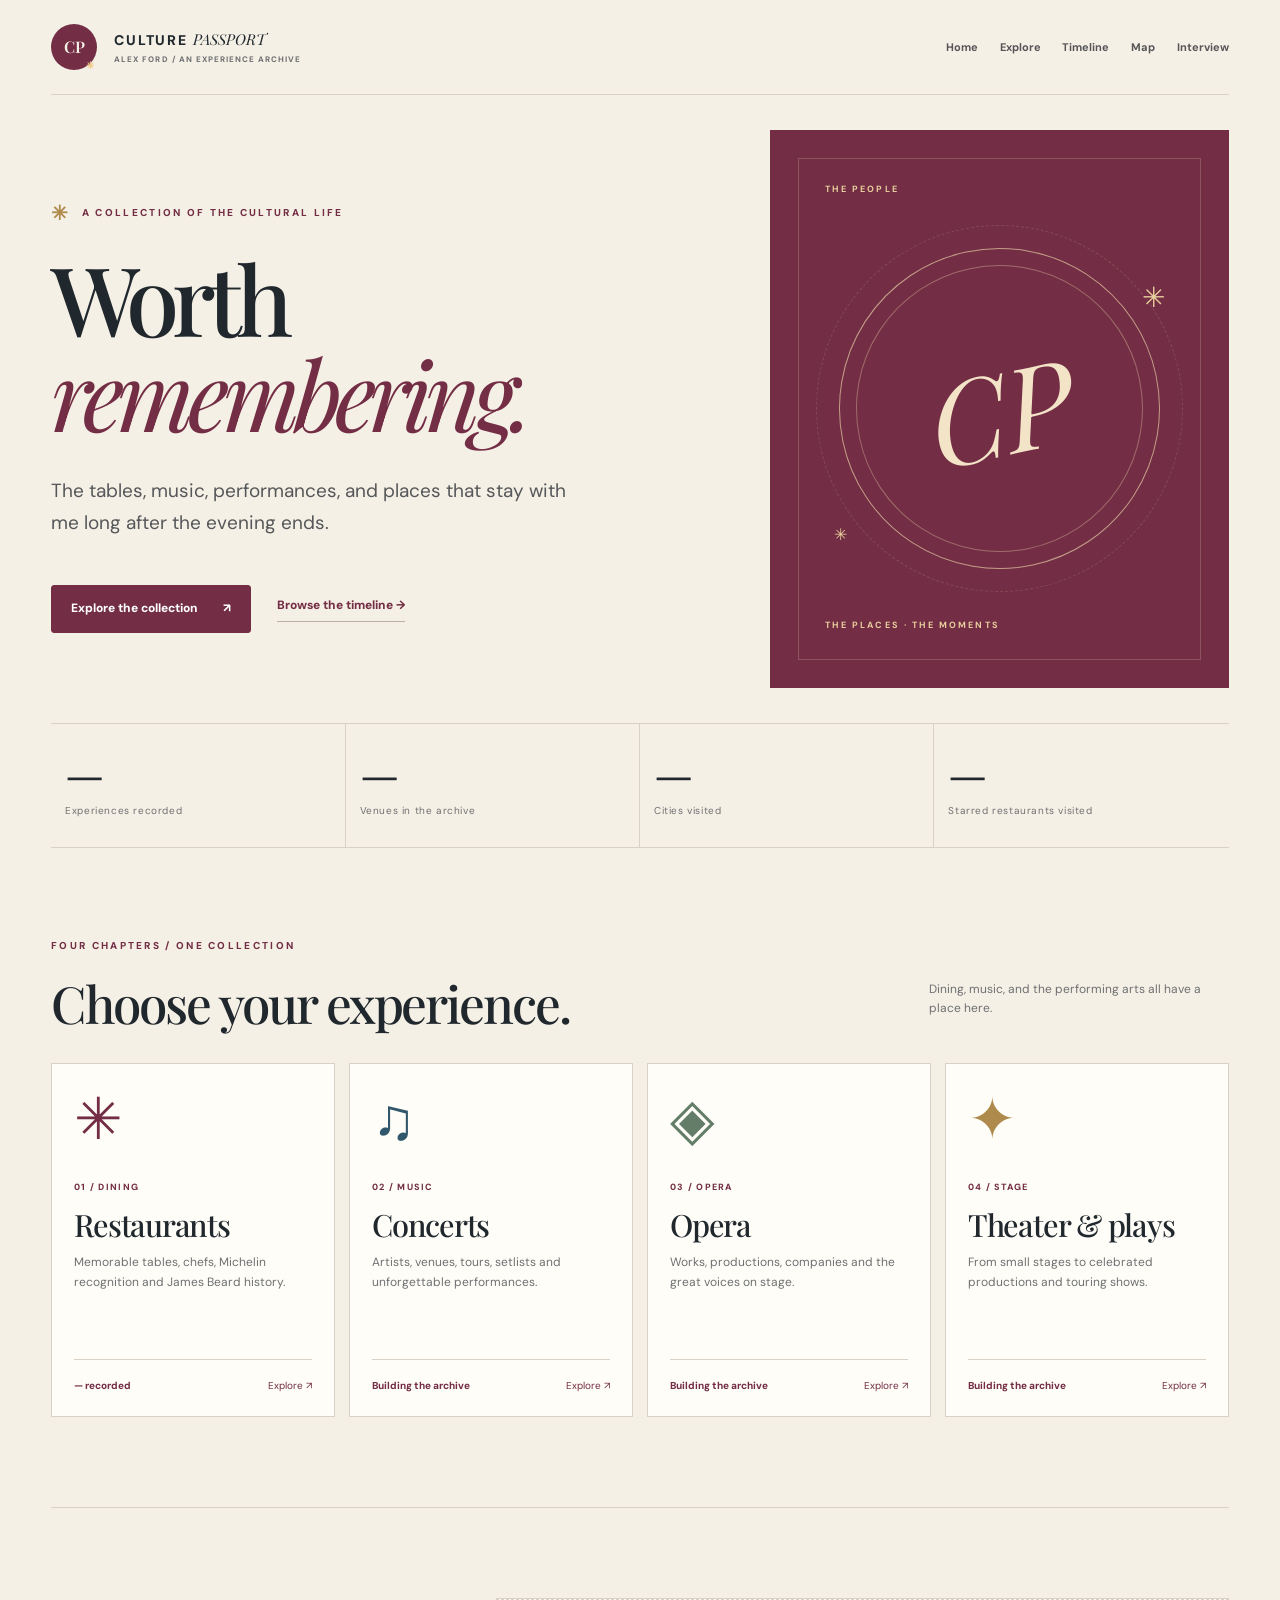
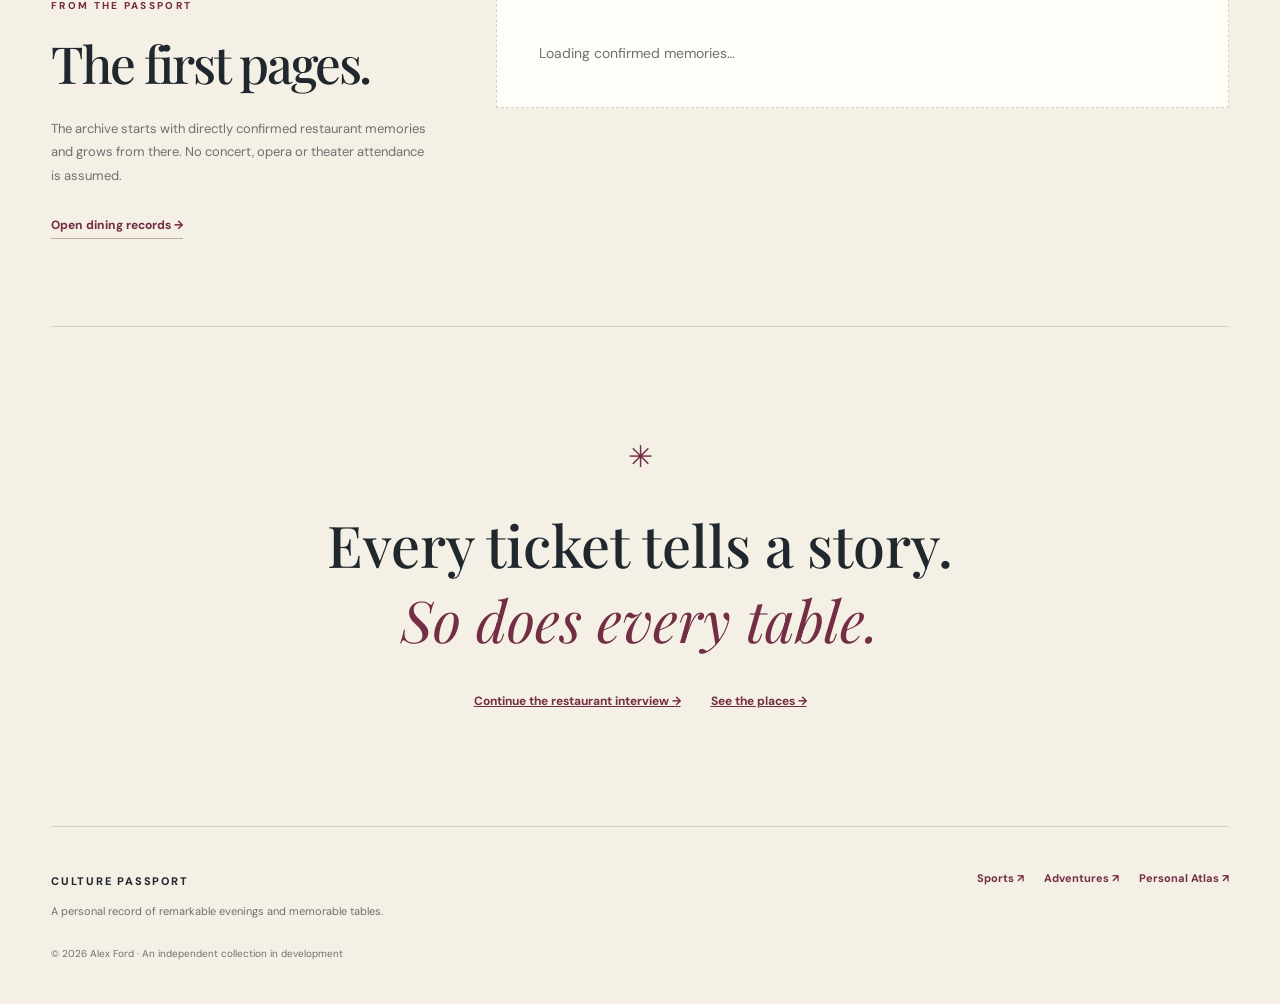
==== culture/index.html @ 6c7b38e4 "Build Culture Passport editorial pages and responsive design" ====
<!doctype html>
<html lang="en"><head>
<meta charset="utf-8"><meta name="viewport" content="width=device-width,initial-scale=1,viewport-fit=cover">
<meta name="theme-color" content="#f5f0e6"><meta name="description" content="Culture Passport: a personal archive of restaurants, concerts, operas and plays.">
<meta name="robots" content="noindex, nofollow">
<title>Home | Culture Passport · Alex Ford</title>
<link rel="icon" href="./favicon.svg" type="image/svg+xml"><link rel="stylesheet" href="./assets/site.css?v=20261025">
<script defer src="./assets/app.js?v=20261025"></script>
</head><body data-page="home"><div class="layout"><header class="masthead">
  <a class="monogram" href="./index.html" aria-label="Culture Passport home">CP<span>✳</span></a>
  <a class="wordmark" href="./index.html">CULTURE <em>PASSPORT</em><small>ALEX FORD / AN EXPERIENCE ARCHIVE</small></a>
  <nav class="nav" aria-label="Primary navigation">
    <a data-nav="home" href="./index.html">Home</a>
    <a data-nav="explore" href="./explore.html">Explore</a>
    <a data-nav="timeline" href="./timeline.html">Timeline</a>
    <a data-nav="map" href="./map.html">Map</a>
    <a data-nav="interview" href="./interview.html">Interview</a>
  </nav>
</header><main id="main">
<section class="hero hero-home">
<div class="hero-copy">
 <p class="eyebrow"><span class="tiny-star">✳</span> A COLLECTION OF THE CULTURAL LIFE</p>
 <h1>Worth<br><em>remembering.</em></h1>
 <p class="lead">The tables, music, performances, and places that stay with me long after the evening ends.</p>
 <div class="hero-links"><a class="button-main" href="./explore.html">Explore the collection <span aria-hidden="true">↗</span></a><a class="text-link" href="./timeline.html">Browse the timeline →</a></div>
</div>
<div class="hero-art" aria-hidden="true"><div class="hero-orbit"><span>CP</span></div><span class="art-label art-top">THE PEOPLE</span><span class="art-label art-bottom">THE PLACES · THE MOMENTS</span><i class="art-star star-one">✳</i><i class="art-star star-two">✳</i></div>
</section>
<section class="metrics" aria-label="Archive metrics">
<div><strong id="total-records">—</strong><span>Experiences recorded</span></div>
<div><strong id="total-venues">—</strong><span>Venues in the archive</span></div>
<div><strong id="total-cities">—</strong><span>Cities visited</span></div>
<div><strong id="total-starred">—</strong><span>Starred restaurants visited</span></div>
</section>
<section class="home-section" aria-labelledby="chapters-title">
 <div class="section-head"><div><p class="eyebrow">FOUR CHAPTERS / ONE COLLECTION</p><h2 id="chapters-title">Choose your experience.</h2></div><p>Dining, music, and the performing arts all have a place here.</p></div>
 <div class="chapter-grid" id="chapter-grid">
 <a class="chapter chapter-dining" href="./explore.html?type=dining"><span class="chapter-symbol">✳</span><span class="chapter-number">01 / DINING</span><h3>Restaurants</h3><p>Memorable tables, chefs, Michelin recognition and James Beard history.</p><span class="chapter-bottom"><b id="dining-count">— recorded</b><span>Explore ↗</span></span></a>
 <a class="chapter chapter-concert" href="./explore.html?type=concert"><span class="chapter-symbol">♫</span><span class="chapter-number">02 / MUSIC</span><h3>Concerts</h3><p>Artists, venues, tours, setlists and unforgettable performances.</p><span class="chapter-bottom"><b id="concert-count">Building the archive</b><span>Explore ↗</span></span></a>
 <a class="chapter chapter-opera" href="./explore.html?type=opera"><span class="chapter-symbol">◈</span><span class="chapter-number">03 / OPERA</span><h3>Opera</h3><p>Works, productions, companies and the great voices on stage.</p><span class="chapter-bottom"><b id="opera-count">Building the archive</b><span>Explore ↗</span></span></a>
 <a class="chapter chapter-theater" href="./explore.html?type=theater"><span class="chapter-symbol">✦</span><span class="chapter-number">04 / STAGE</span><h3>Theater & plays</h3><p>From small stages to celebrated productions and touring shows.</p><span class="chapter-bottom"><b id="theater-count">Building the archive</b><span>Explore ↗</span></span></a>
 </div>
</section>
<section class="home-section split-section"><div><p class="eyebrow">FROM THE PASSPORT</p><h2>The first pages.</h2><p class="section-intro">The archive starts with directly confirmed restaurant memories and grows from there. No concert, opera or theater attendance is assumed.</p><a class="text-link" href="./explore.html?type=dining">Open dining records →</a></div><div class="featured-list" id="featured-records" aria-live="polite"><div class="empty">Loading confirmed memories…</div></div></section>
<section class="closing"><span>✳</span><blockquote>Every ticket tells a story.<br><em>So does every table.</em></blockquote><div><a href="./interview.html">Continue the restaurant interview →</a><a href="./map.html">See the places →</a></div></section>
</main><footer class="footer">
  <div><strong>CULTURE PASSPORT</strong><p>A personal record of remarkable evenings and memorable tables.</p></div>
  <div class="footer-links"><a href="https://sports.alexlford.com">Sports ↗</a><a href="https://adventures.alexlford.com">Adventures ↗</a><a href="https://alexlford.github.io/life-map/atlas.html">Personal Atlas ↗</a></div>
  <small>© 2026 Alex Ford · An independent collection in development</small>
</footer></div></body></html>
---- culture/assets/site.css ----
@import url('https://fonts.googleapis.com/css2?family=DM+Sans:wght@400;500;600;700;800&family=Playfair+Display:ital,wght@0,400;0,500;0,600;1,400;1,500&display=swap');
:root{--paper:#f5f0e6;--cream:#fffdf8;--ink:#20282e;--muted:#6e7071;--line:#d9d1c5;--wine:#732e45;--wineDark:#502035;--gold:#ae8a4d;--blue:#31576c;--sage:#647d69;--dark:#202a2d;--sans:'DM Sans',Arial,sans-serif;--serif:'Playfair Display',Georgia,serif;color-scheme:light}
*{box-sizing:border-box}html{scroll-behavior:smooth}body{font:400 14px/1.65 var(--sans);background:var(--paper);color:var(--ink);margin:0}a{color:inherit}a:hover{text-decoration-color:var(--wine)}button,input,select,textarea{font:inherit}button{cursor:pointer}button:focus-visible,a:focus-visible,select:focus-visible,input:focus-visible,textarea:focus-visible{outline:3px solid var(--wine);outline-offset:3px}h1,h2,h3,p{margin-top:0}h1,h2,h3{line-height:1.1}.layout{width:min(1400px,100%);margin:auto;padding:0 clamp(18px,4vw,64px)}.masthead{min-height:95px;display:flex;align-items:center;gap:17px;border-bottom:1px solid var(--line)}.monogram{position:relative;display:grid;place-items:center;flex:none;width:46px;height:46px;background:var(--wine);color:var(--paper);text-decoration:none;border-radius:50%;font:600 16px/1 var(--serif)}.monogram span{position:absolute;right:3px;bottom:0;font-size:10px;color:#eec884}.wordmark{font-size:14px;letter-spacing:.13em;line-height:1.25;text-decoration:none;font-weight:800;white-space:nowrap}.wordmark em{font-family:var(--serif);font-size:15px;font-weight:400;letter-spacing:0}.wordmark small{display:block;margin-top:5px;font-size:8px;color:var(--muted);letter-spacing:.13em}.nav{display:flex;margin-left:auto;align-items:center;gap:clamp(10px,1.7vw,25px)}.nav a{font-size:11px;font-weight:700;text-decoration:none;color:#565457;padding:12px 0;position:relative}.nav a.active,.nav a:hover{color:var(--wine)}.nav a.active:after{content:'';height:2px;position:absolute;left:0;right:0;bottom:4px;background:var(--wine)}
.eyebrow{font-size:10px;letter-spacing:.23em;text-transform:uppercase;font-weight:800;color:var(--wine);margin:0 0 20px}.tiny-star{font-size:20px;vertical-align:middle;margin-right:7px;color:var(--gold)}h1,h2,h3,blockquote{font-family:var(--serif);font-weight:500}h1 em,h2 em,blockquote em{font-weight:400;color:var(--wine)}.hero{display:grid;grid-template-columns:minmax(0,1.18fr) minmax(280px,.82fr);border-bottom:1px solid var(--line);min-height:600px}.hero-copy{padding:clamp(74px,8vw,130px) 24px 90px 0;display:flex;align-items:flex-start;flex-direction:column}.hero h1{font-size:clamp(66px,7.5vw,122px);letter-spacing:-.072em;line-height:.99;margin:0 0 35px}.lead{max-width:540px;font-size:clamp(15px,1.6vw,19px);line-height:1.65;color:#555759}.hero-links{display:flex;align-items:center;gap:26px;margin-top:28px;flex-wrap:wrap}.button-main{display:inline-flex;align-items:center;gap:25px;justify-content:space-between;border:1px solid var(--wine);background:var(--wine);padding:13px 19px;color:white;text-decoration:none;font-size:12px;font-weight:800;border-radius:3px}.button-main:hover{background:var(--wineDark)}.text-link{font-weight:800;color:var(--wine);font-size:12px;text-decoration:none;border-bottom:1px solid #bfaea6;padding-bottom:5px}.hero-art{position:relative;overflow:hidden;background:var(--wine);margin:35px 0 35px 24px;color:#e8cf9d;display:grid;place-items:center;min-height:530px}.hero-art:before{content:'';position:absolute;border:1px solid rgba(250,233,199,.2);inset:28px}.hero-orbit{width:70%;max-width:335px;aspect-ratio:1;border:1px solid rgba(237,215,171,.66);border-radius:50%;display:grid;place-items:center;position:relative;transform:rotate(-12deg)}.hero-orbit:before,.hero-orbit:after{content:'';position:absolute;border:1px solid rgba(237,215,171,.36);border-radius:50%;inset:16px}.hero-orbit:after{inset:-24px;border-style:dashed;opacity:.45}.hero-orbit span{font:italic clamp(60px,9vw,128px)/1 var(--serif);color:#f3e4c8}.art-label{position:absolute;font-size:9px;letter-spacing:.23em;font-weight:700;left:55px}.art-top{top:52px}.art-bottom{bottom:55px}.art-star{position:absolute;font-style:normal;font-size:28px}.star-one{top:26%;right:14%}.star-two{bottom:25%;left:14%;font-size:16px}.metrics{display:grid;grid-template-columns:repeat(4,1fr);border-bottom:1px solid var(--line)}.metrics>div{padding:26px 14px 28px;border-right:1px solid var(--line)}.metrics>div:last-child{border-right:0}.metrics strong{font:500 45px/1 var(--serif);display:block}.metrics span{display:block;font-size:10px;letter-spacing:.06em;color:var(--muted);margin-top:8px}
.home-section{padding:90px 0;border-bottom:1px solid var(--line)}.section-head{display:flex;align-items:end;justify-content:space-between;gap:24px;margin-bottom:32px}.section-head h2,.home-section h2,.copy-panel h2{font-size:clamp(36px,4vw,57px);letter-spacing:-.04em;margin:0}.section-head>p{max-width:300px;color:var(--muted);font-size:12px}.chapter-grid{display:grid;grid-template-columns:repeat(4,1fr);gap:14px}.chapter{min-height:354px;display:flex;flex-direction:column;padding:22px;border:1px solid var(--line);background:var(--cream);text-decoration:none;transition:transform .2s,border-color .2s}.chapter:hover{transform:translateY(-4px);border-color:var(--wine)}.chapter-symbol{font-size:58px;line-height:1;color:var(--wine);height:94px;font-family:var(--serif)}.chapter-concert .chapter-symbol{color:var(--blue)}.chapter-opera .chapter-symbol{color:var(--sage)}.chapter-theater .chapter-symbol{color:var(--gold)}.chapter-number{font-size:9px;color:var(--wine);font-weight:800;letter-spacing:.14em}.chapter h3{font-size:clamp(23px,2.4vw,35px);letter-spacing:-.04em;margin:13px 0 10px}.chapter p{color:var(--muted);font-size:12px;line-height:1.7}.chapter-bottom{display:flex;align-items:center;justify-content:space-between;gap:8px;border-top:1px solid var(--line);margin-top:auto;padding-top:18px;font-size:10px;color:var(--wine)}.chapter-bottom b{font-weight:800}.split-section{display:grid;grid-template-columns:.7fr 1.3fr;gap:50px}.section-intro{max-width:380px;color:var(--muted);font-size:13px;line-height:1.8;margin:26px 0}.featured-list{border-top:1px solid var(--line)}.feature-row{display:grid;grid-template-columns:100px 1fr auto;align-items:center;gap:18px;text-decoration:none;padding:24px 10px;border-bottom:1px solid var(--line)}.feature-row:hover{background:rgba(115,46,69,.04)}.feature-year{font:24px var(--serif);color:var(--wine)}.feature-row strong{font:22px var(--serif)}.feature-row small{display:block;color:var(--muted);font-size:11px}.feature-arrow{color:var(--wine)}.closing{text-align:center;padding:105px 0 115px}.closing>span{font-size:30px;color:var(--wine)}.closing blockquote{font-size:clamp(34px,4.5vw,65px);line-height:1.3;margin:25px auto 35px}.closing>div{display:flex;gap:30px;justify-content:center;flex-wrap:wrap}.closing a{font-size:12px;color:var(--wine);font-weight:700}.footer{display:grid;grid-template-columns:1fr 1fr;gap:25px;padding:42px 0;border-top:1px solid var(--line);color:var(--muted)}.footer strong{font-weight:800;color:var(--ink);letter-spacing:.16em;font-size:11px}.footer p{font-size:11px;margin:10px 0 0}.footer small{grid-column:1/-1;font-size:10px}.footer-links{display:flex;justify-content:flex-end;align-items:start;gap:20px;flex-wrap:wrap}.footer-links a{text-decoration:none;color:var(--wine);font-size:11px;font-weight:700}
.page-intro{padding:90px 0 65px;border-bottom:1px solid var(--line)}.page-intro h1{font-size:clamp(65px,8vw,115px);letter-spacing:-.07em;margin:0 0 26px}.page-intro>p:last-child{color:#666;max-width:670px;font-size:14px}.browser{padding:35px 0 22px}.tabstrip{display:flex;flex-wrap:wrap;gap:6px}.tabstrip button{border:1px solid var(--line);border-radius:30px;background:transparent;padding:10px 16px;font-size:11px;font-weight:800;color:var(--muted)}.tabstrip button.active{background:var(--wine);border-color:var(--wine);color:white}.filter-row{display:grid;grid-template-columns:minmax(240px,2fr) minmax(190px,1fr);gap:15px;margin-top:24px}.filter-row label,.timeline-tools label{font-size:11px;font-weight:800;color:#696566}.filter-row input,.filter-row select,.timeline-tools select{display:block;width:100%;margin-top:8px;padding:11px 13px;border:1px solid var(--line);background:var(--cream);color:var(--ink);border-radius:3px}.result-count{font-size:11px;margin:18px 0 0;color:var(--muted)}.record-grid{display:grid;grid-template-columns:repeat(3,minmax(0,1fr));gap:16px;padding:20px 0 95px}.record-card{padding:25px;border:1px solid var(--line);background:var(--cream);display:flex;flex-direction:column;min-height:285px;text-decoration:none}.record-card:hover{border-color:var(--wine)}.record-card .eyebrow{margin-bottom:42px}.record-card h3{font-size:29px;letter-spacing:-.03em;margin:0 0 12px}.record-card p{color:var(--muted);font-size:12px;line-height:1.7}.record-footer{margin-top:auto;border-top:1px solid var(--line);padding-top:14px;display:flex;justify-content:space-between;gap:8px;color:var(--wine);font-size:11px;font-weight:700}.empty{grid-column:1/-1;padding:42px;border:1px dashed var(--line);background:var(--cream);color:var(--muted)}.empty h3{font-size:28px;color:var(--ink)}.empty a{font-weight:800;color:var(--wine)}.timeline-tools{display:flex;align-items:end;justify-content:space-between;gap:20px;padding:26px 0}.timeline-tools select{min-width:220px}.timeline-tools>span{font-size:11px;color:var(--muted)}.timeline-results{padding:0 0 90px}.timeline-group{display:grid;grid-template-columns:160px 1fr;border-top:1px solid var(--line);padding:28px 0}.timeline-year{font:42px/1 var(--serif);color:var(--wine)}.timeline-stack{display:grid;gap:11px}.timeline-entry{background:var(--cream);border:1px solid var(--line);padding:19px 22px;text-decoration:none;display:grid;grid-template-columns:1fr auto;align-items:center;gap:15px}.timeline-entry h3{font:24px var(--serif);margin:4px 0}.timeline-entry small{color:var(--muted)}.timeline-entry>span{color:var(--wine)}
.map-intro{padding-bottom:40px}.map-intro h1{font-size:clamp(57px,7vw,95px)}.map-shell{display:grid;grid-template-columns:minmax(0,1fr) 270px;border:1px solid var(--line);background:var(--cream);margin:35px 0 95px;min-height:550px}.culture-map{height:550px;position:relative;background:#e6e8e5}.map-sidebar{padding:30px 24px;border-left:1px solid var(--line)}.map-sidebar h2{font-size:30px}.city-list{display:grid;gap:3px}.city-item{display:flex;flex-direction:column;padding:13px 0;border-bottom:1px solid var(--line);text-decoration:none;background:none;border-left:0;border-right:0;border-top:0;align-items:flex-start;text-align:left;color:var(--ink);width:100%}.city-item strong{font-size:12px}.city-item span{font-size:11px;color:var(--muted)}.leaflet-container{font:12px var(--sans)}.leaflet-popup-content a{color:var(--wine);font-weight:700}.culture-marker{height:28px;width:28px;border:3px solid #fff;border-radius:50%;background:var(--wine);box-shadow:0 2px 12px #0005;display:grid;place-items:center;color:white;font-weight:800;font-size:12px}
.breadcrumbs{padding:28px 0}.breadcrumbs a{font-size:12px;color:var(--wine);text-decoration:none}.detail{padding:60px 0 100px;max-width:910px}.detail h1{font-size:clamp(53px,7vw,102px);letter-spacing:-.06em}.detail-lead{font:clamp(20px,2.5vw,30px)/1.5 var(--serif);margin:28px 0 48px;color:#53545a}.detail-grid{display:grid;grid-template-columns:1fr 1fr;gap:20px;margin:40px 0}.detail-metric{border-top:1px solid var(--line);padding:16px 0}.detail-metric small{display:block;letter-spacing:.09em;font-size:10px;color:var(--wine);font-weight:800}.detail-metric strong{font-size:15px}.award-list{display:grid;gap:11px}.award-card{padding:18px 20px;border:1px solid var(--line);background:var(--cream)}.award-card p{margin:4px 0 0;color:var(--muted);font-size:11px}.award-card a{font-size:11px;color:var(--wine)}.detail h2{font-size:38px;margin:38px 0 16px}.caveat{padding:18px;border-left:3px solid var(--gold);background:#efe8dc;color:#666;font-size:12px}.detail-note{font-size:12px;color:var(--muted)}
.interview-banner{display:flex;gap:18px;background:#ece0d9;border:1px solid #d3b9b0;padding:20px 24px;margin:34px 0}.interview-banner>span{font-size:27px;color:var(--wine)}.interview-banner strong{font-size:14px}.interview-banner p{font-size:12px;margin:5px 0 0}.interview-actions{display:flex;align-items:center;justify-content:space-between;gap:20px;margin-bottom:20px}.interview-actions>span{font-size:11px;color:var(--muted)}.interview-list{display:grid;grid-template-columns:repeat(2,minmax(0,1fr));gap:12px}.interview-item{background:var(--cream);border:1px solid var(--line);padding:22px}.interview-item h3{font:25px var(--serif);margin:8px 0}.interview-item p{font-size:12px;color:var(--muted);line-height:1.65}.interview-item .tag{font-size:9px;color:var(--wine);letter-spacing:.07em;font-weight:800}.locked{border-left:3px solid var(--sage);padding:7px 11px;background:#eef0e9;font-size:11px;color:#445d46}.locked.maybe{border-color:var(--gold);background:#f5eddb;color:#745827}.locked.no{border-color:#ab8e8e;background:#f2e9e8}.choices{display:flex;gap:6px;flex-wrap:wrap;margin-top:18px}.choices button{border:1px solid var(--line);border-radius:30px;background:transparent;color:var(--ink);padding:7px 13px;font-size:11px;font-weight:800}.choices button.active{background:var(--wine);color:white;border-color:var(--wine)}.source-link{display:inline-block;color:var(--wine);font-size:11px;margin-top:14px}.copy-panel{border-top:1px solid var(--line);padding:65px 0 100px;margin-top:55px}.copy-panel p:not(.eyebrow){font-size:12px;color:var(--muted)}textarea{width:100%;border:1px solid var(--line);padding:15px;background:var(--cream);color:var(--ink);font-size:12px;line-height:1.6}.copy-actions{margin-top:12px;display:flex;align-items:center;gap:15px;flex-wrap:wrap}.button-quiet{border:1px solid var(--line);background:transparent;padding:12px 15px;color:var(--wine);font-size:12px;font-weight:700}.copy-actions>span{font-size:12px}
@media(max-width:1100px){.chapter-grid{grid-template-columns:repeat(2,minmax(0,1fr))}.chapter{min-height:300px}.record-grid{grid-template-columns:repeat(2,minmax(0,1fr))}.masthead{flex-wrap:wrap;padding:15px 0}.nav{width:100%;order:3;margin-left:0;overflow:auto;white-space:nowrap;gap:25px}.hero{grid-template-columns:1fr .85fr}.hero-art{min-height:450px}.hero h1{font-size:clamp(61px,7vw,95px)}}
@media(max-width:720px){.hero{display:block}.hero-copy{padding:70px 0 55px}.hero-art{margin:0 0 25px;min-height:290px}.hero-orbit{max-width:230px}.art-label{left:34px}.metrics{grid-template-columns:repeat(2,1fr)}.metrics>div:nth-child(2){border-right:0}.metrics>div:nth-child(-n+2){border-bottom:1px solid var(--line)}.home-section{padding:65px 0}.section-head{display:block}.section-head>p{max-width:none;margin:18px 0 0}.split-section{grid-template-columns:1fr}.record-grid,.interview-list{grid-template-columns:1fr}.page-intro{padding:62px 0 44px}.map-shell{grid-template-columns:1fr}.culture-map{height:390px}.map-shell{min-height:0}.map-sidebar{border-left:0;border-top:1px solid var(--line)}.timeline-group{grid-template-columns:105px 1fr}.timeline-year{font-size:30px}.filter-row{grid-template-columns:1fr}.footer{grid-template-columns:1fr}.footer-links{justify-content:flex-start}.footer small{grid-column:1}.detail-grid{grid-template-columns:1fr}.interview-actions{display:block}.interview-actions>span{display:inline-block;margin-top:15px}}
@media(max-width:450px){.wordmark{font-size:11px}.wordmark em{font-size:13px}.monogram{width:40px;height:40px}.hero h1{font-size:61px}.hero-links{align-items:flex-start;flex-direction:column}.chapter-grid{grid-template-columns:1fr}.chapter{min-height:260px}.chapter-symbol{height:68px;font-size:48px}.feature-row{grid-template-columns:70px 1fr auto;gap:7px}.feature-year{font-size:18px}.feature-row strong{font-size:17px}.timeline-group{grid-template-columns:1fr;gap:15px}.timeline-year{font-size:28px}}
@media(prefers-reduced-motion:reduce){html{scroll-behavior:auto}.chapter{transition:none}}
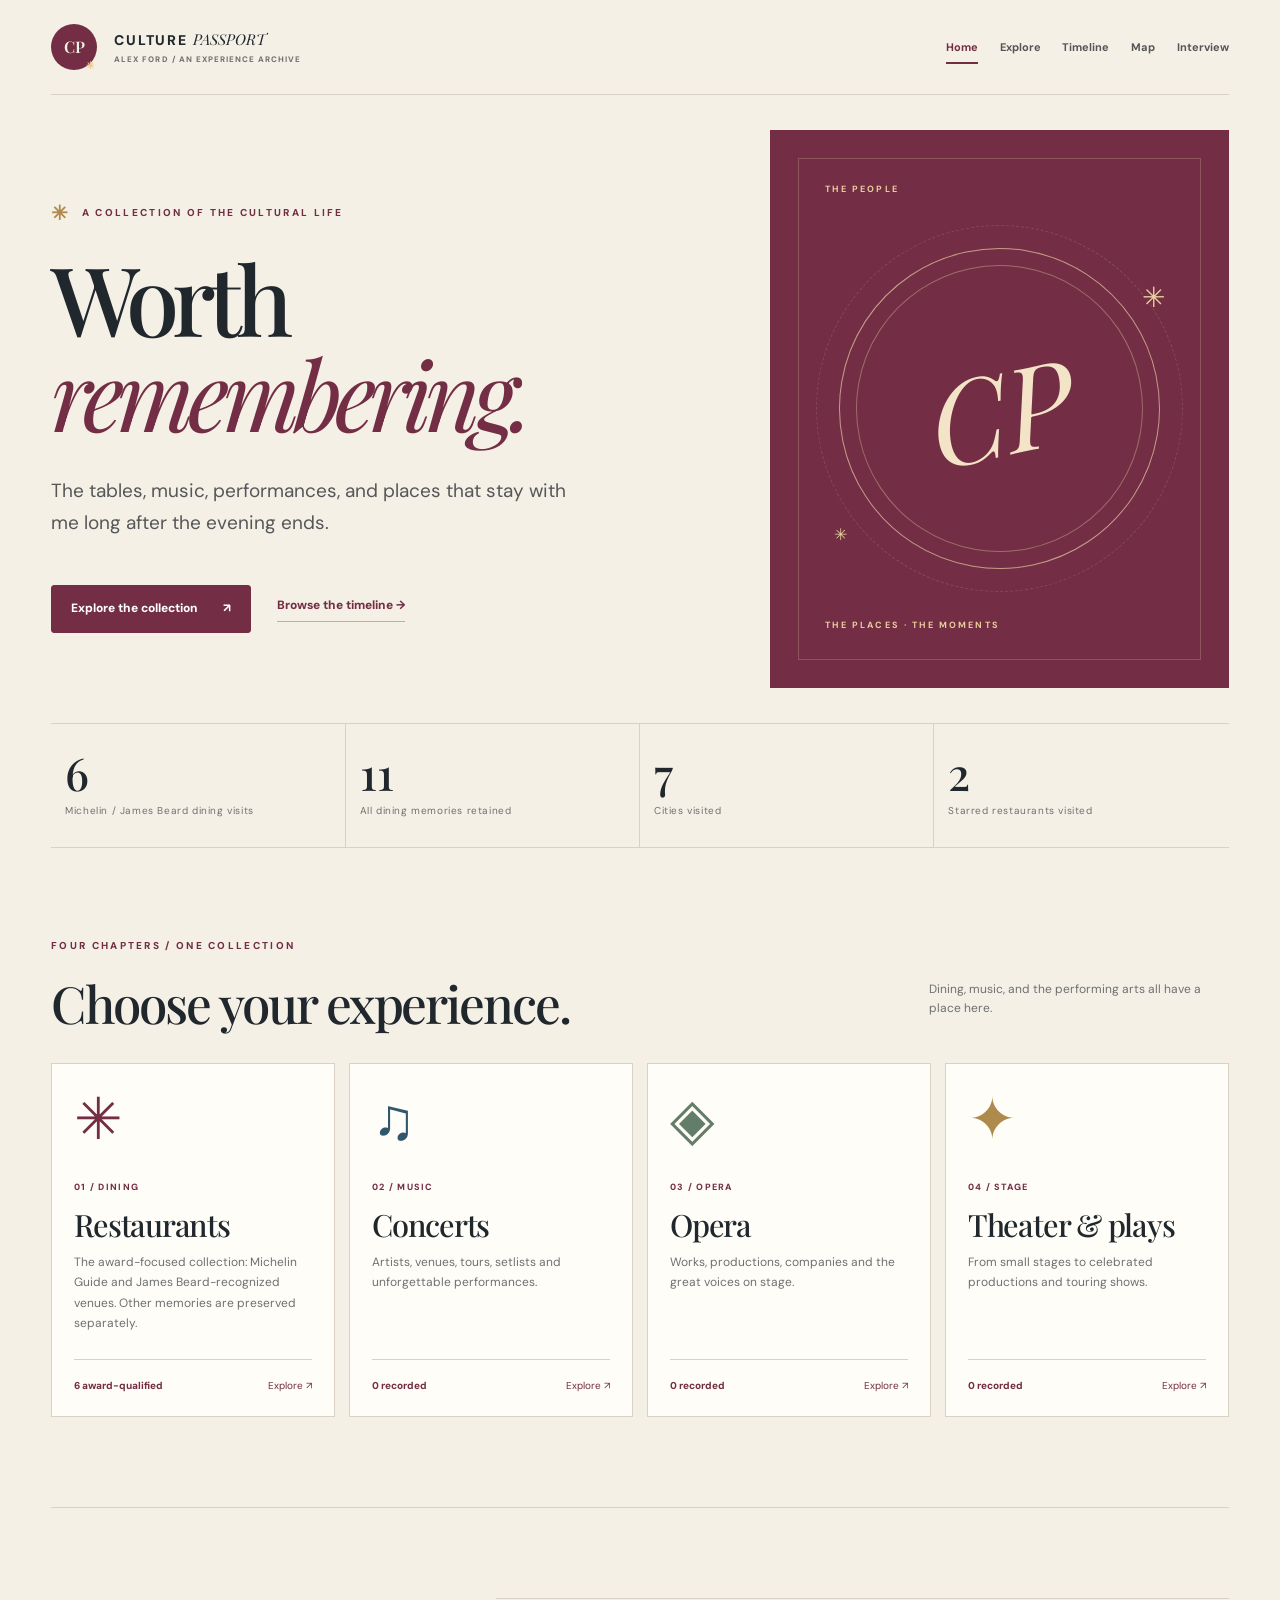
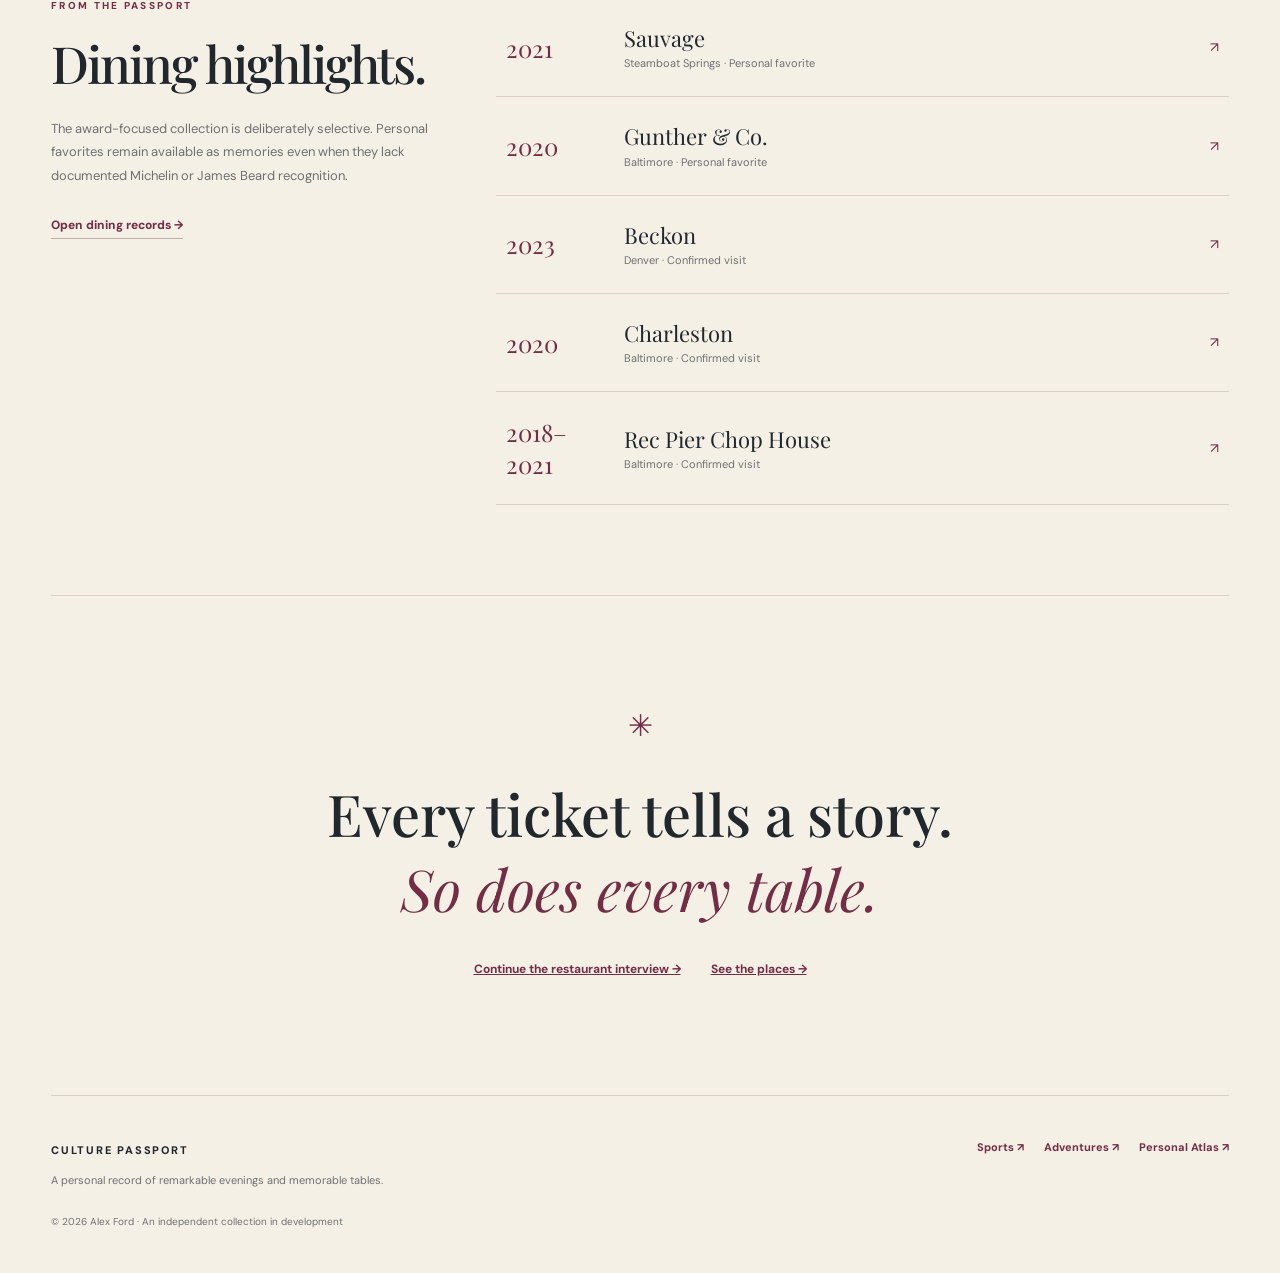
==== commit 32bb34bc: "Default Culture Passport to Michelin and James Beard, retain memories separately" ====
--- a/culture/index.html
+++ b/culture/index.html
@@ -27,21 +27,21 @@
 <div class="hero-art" aria-hidden="true"><div class="hero-orbit"><span>CP</span></div><span class="art-label art-top">THE PEOPLE</span><span class="art-label art-bottom">THE PLACES · THE MOMENTS</span><i class="art-star star-one">✳</i><i class="art-star star-two">✳</i></div>
 </section>
 <section class="metrics" aria-label="Archive metrics">
-<div><strong id="total-records">—</strong><span>Experiences recorded</span></div>
-<div><strong id="total-venues">—</strong><span>Venues in the archive</span></div>
+<div><strong id="total-records">—</strong><span>Michelin / James Beard dining visits</span></div>
+<div><strong id="total-venues">—</strong><span>All dining memories retained</span></div>
 <div><strong id="total-cities">—</strong><span>Cities visited</span></div>
 <div><strong id="total-starred">—</strong><span>Starred restaurants visited</span></div>
 </section>
 <section class="home-section" aria-labelledby="chapters-title">
  <div class="section-head"><div><p class="eyebrow">FOUR CHAPTERS / ONE COLLECTION</p><h2 id="chapters-title">Choose your experience.</h2></div><p>Dining, music, and the performing arts all have a place here.</p></div>
  <div class="chapter-grid" id="chapter-grid">
- <a class="chapter chapter-dining" href="./explore.html?type=dining"><span class="chapter-symbol">✳</span><span class="chapter-number">01 / DINING</span><h3>Restaurants</h3><p>Memorable tables, chefs, Michelin recognition and James Beard history.</p><span class="chapter-bottom"><b id="dining-count">— recorded</b><span>Explore ↗</span></span></a>
+ <a class="chapter chapter-dining" href="./explore.html?type=dining"><span class="chapter-symbol">✳</span><span class="chapter-number">01 / DINING</span><h3>Restaurants</h3><p>The award-focused collection: Michelin Guide and James Beard-recognized venues. Other memories are preserved separately.</p><span class="chapter-bottom"><b id="dining-count">— recorded</b><span>Explore ↗</span></span></a>
  <a class="chapter chapter-concert" href="./explore.html?type=concert"><span class="chapter-symbol">♫</span><span class="chapter-number">02 / MUSIC</span><h3>Concerts</h3><p>Artists, venues, tours, setlists and unforgettable performances.</p><span class="chapter-bottom"><b id="concert-count">Building the archive</b><span>Explore ↗</span></span></a>
  <a class="chapter chapter-opera" href="./explore.html?type=opera"><span class="chapter-symbol">◈</span><span class="chapter-number">03 / OPERA</span><h3>Opera</h3><p>Works, productions, companies and the great voices on stage.</p><span class="chapter-bottom"><b id="opera-count">Building the archive</b><span>Explore ↗</span></span></a>
  <a class="chapter chapter-theater" href="./explore.html?type=theater"><span class="chapter-symbol">✦</span><span class="chapter-number">04 / STAGE</span><h3>Theater & plays</h3><p>From small stages to celebrated productions and touring shows.</p><span class="chapter-bottom"><b id="theater-count">Building the archive</b><span>Explore ↗</span></span></a>
  </div>
 </section>
-<section class="home-section split-section"><div><p class="eyebrow">FROM THE PASSPORT</p><h2>The first pages.</h2><p class="section-intro">The archive starts with directly confirmed restaurant memories and grows from there. No concert, opera or theater attendance is assumed.</p><a class="text-link" href="./explore.html?type=dining">Open dining records →</a></div><div class="featured-list" id="featured-records" aria-live="polite"><div class="empty">Loading confirmed memories…</div></div></section>
+<section class="home-section split-section"><div><p class="eyebrow">FROM THE PASSPORT</p><h2>Dining highlights.</h2><p class="section-intro">The award-focused collection is deliberately selective. Personal favorites remain available as memories even when they lack documented Michelin or James Beard recognition.</p><a class="text-link" href="./explore.html?type=dining">Open dining records →</a></div><div class="featured-list" id="featured-records" aria-live="polite"><div class="empty">Loading confirmed memories…</div></div></section>
 <section class="closing"><span>✳</span><blockquote>Every ticket tells a story.<br><em>So does every table.</em></blockquote><div><a href="./interview.html">Continue the restaurant interview →</a><a href="./map.html">See the places →</a></div></section>
 </main><footer class="footer">
   <div><strong>CULTURE PASSPORT</strong><p>A personal record of remarkable evenings and memorable tables.</p></div>
--- a/culture/assets/site.css
+++ b/culture/assets/site.css
@@ -12,3 +12,7 @@
 @media(max-width:720px){.hero{display:block}.hero-copy{padding:70px 0 55px}.hero-art{margin:0 0 25px;min-height:290px}.hero-orbit{max-width:230px}.art-label{left:34px}.metrics{grid-template-columns:repeat(2,1fr)}.metrics>div:nth-child(2){border-right:0}.metrics>div:nth-child(-n+2){border-bottom:1px solid var(--line)}.home-section{padding:65px 0}.section-head{display:block}.section-head>p{max-width:none;margin:18px 0 0}.split-section{grid-template-columns:1fr}.record-grid,.interview-list{grid-template-columns:1fr}.page-intro{padding:62px 0 44px}.map-shell{grid-template-columns:1fr}.culture-map{height:390px}.map-shell{min-height:0}.map-sidebar{border-left:0;border-top:1px solid var(--line)}.timeline-group{grid-template-columns:105px 1fr}.timeline-year{font-size:30px}.filter-row{grid-template-columns:1fr}.footer{grid-template-columns:1fr}.footer-links{justify-content:flex-start}.footer small{grid-column:1}.detail-grid{grid-template-columns:1fr}.interview-actions{display:block}.interview-actions>span{display:inline-block;margin-top:15px}}
 @media(max-width:450px){.wordmark{font-size:11px}.wordmark em{font-size:13px}.monogram{width:40px;height:40px}.hero h1{font-size:61px}.hero-links{align-items:flex-start;flex-direction:column}.chapter-grid{grid-template-columns:1fr}.chapter{min-height:260px}.chapter-symbol{height:68px;font-size:48px}.feature-row{grid-template-columns:70px 1fr auto;gap:7px}.feature-year{font-size:18px}.feature-row strong{font-size:17px}.timeline-group{grid-template-columns:1fr;gap:15px}.timeline-year{font-size:28px}}
 @media(prefers-reduced-motion:reduce){html{scroll-behavior:auto}.chapter{transition:none}}
+
+.interview-period{margin:0 0 24px;padding:11px 0;border-bottom:1px solid var(--line);color:var(--muted);font-size:11px;letter-spacing:.06em;font-weight:700}
+
+.memory-option{display:inline-flex;align-items:center;gap:9px;color:var(--muted);font-size:12px;margin:15px 0}.memory-option input{accent-color:var(--wine);width:17px;height:17px}.interview-screen{padding:12px 0 20px}.interview-screen .eyebrow{margin-bottom:12px}.qualifies{font-size:10px!important;letter-spacing:.08em;color:var(--wine)!important;font-weight:800;text-transform:uppercase}.qualifies.neutral{color:var(--muted)!important}.interview-screen .tabstrip{margin-bottom:10px}
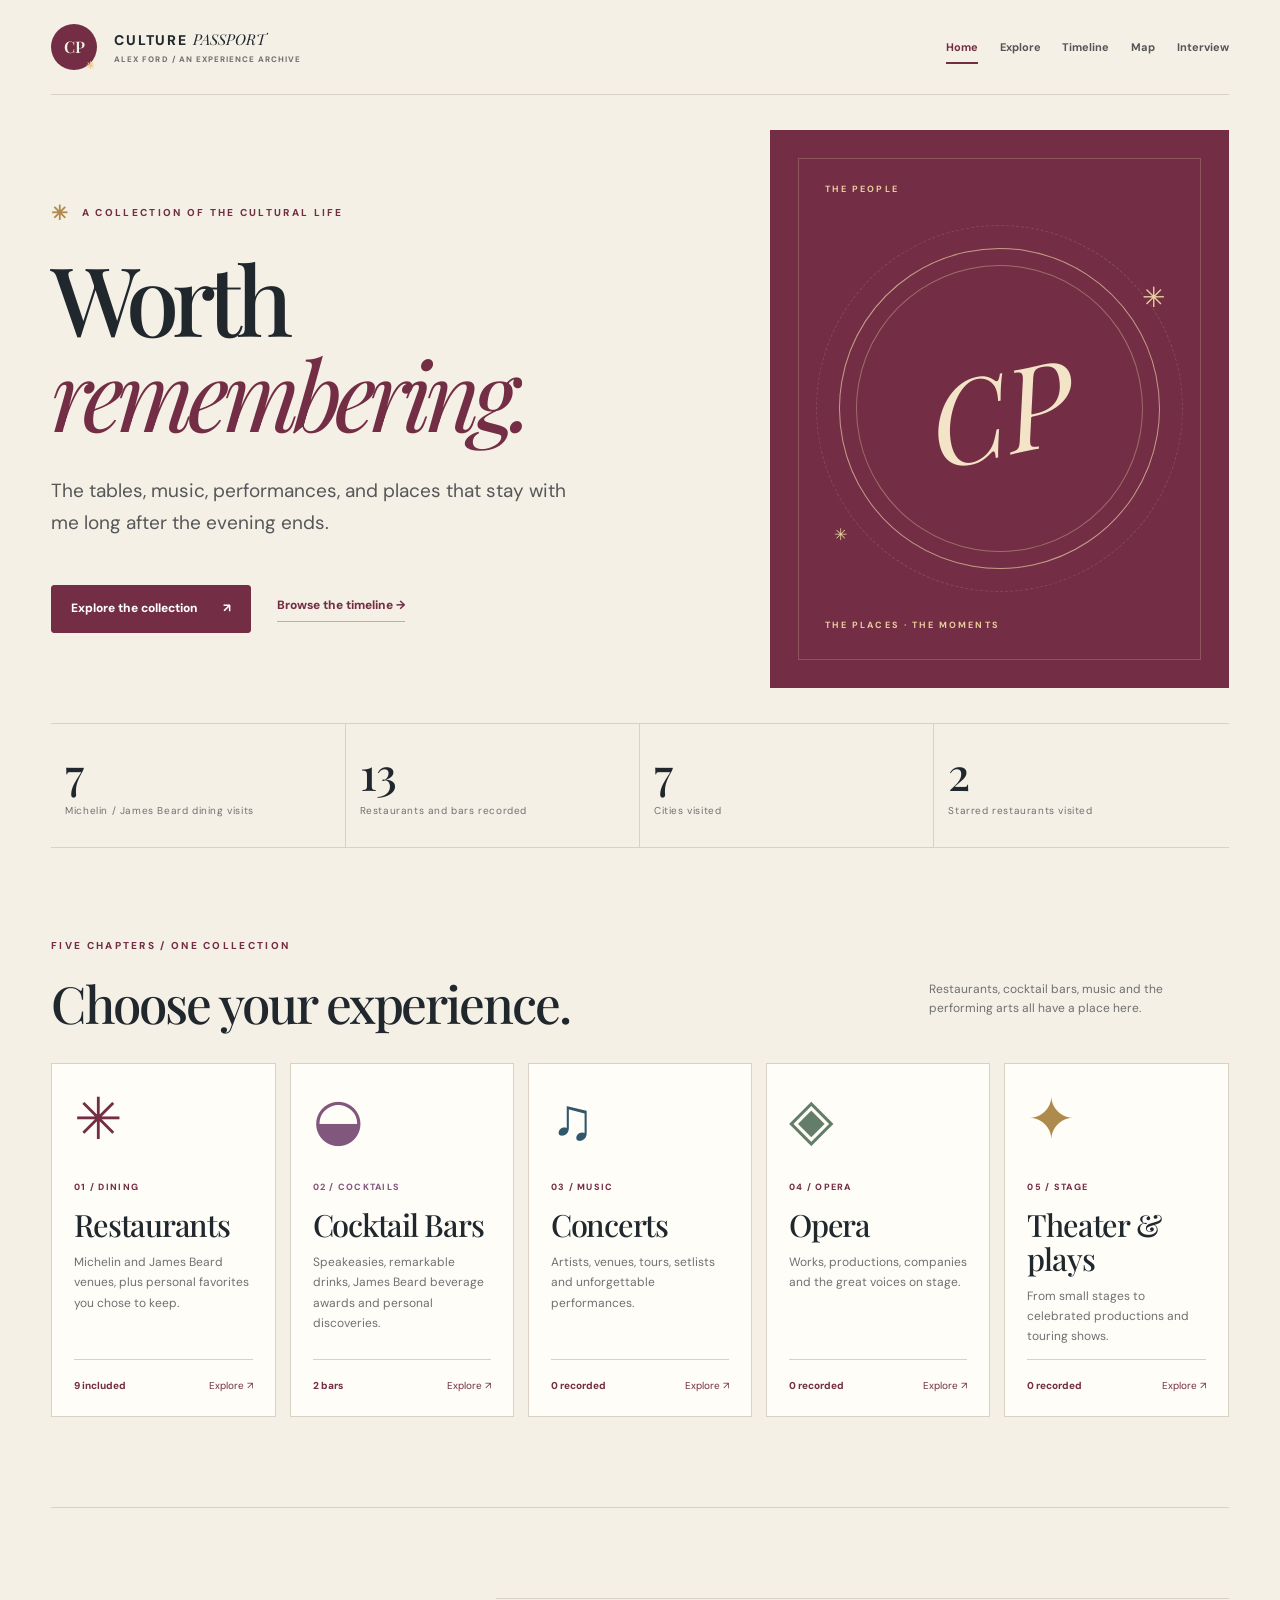
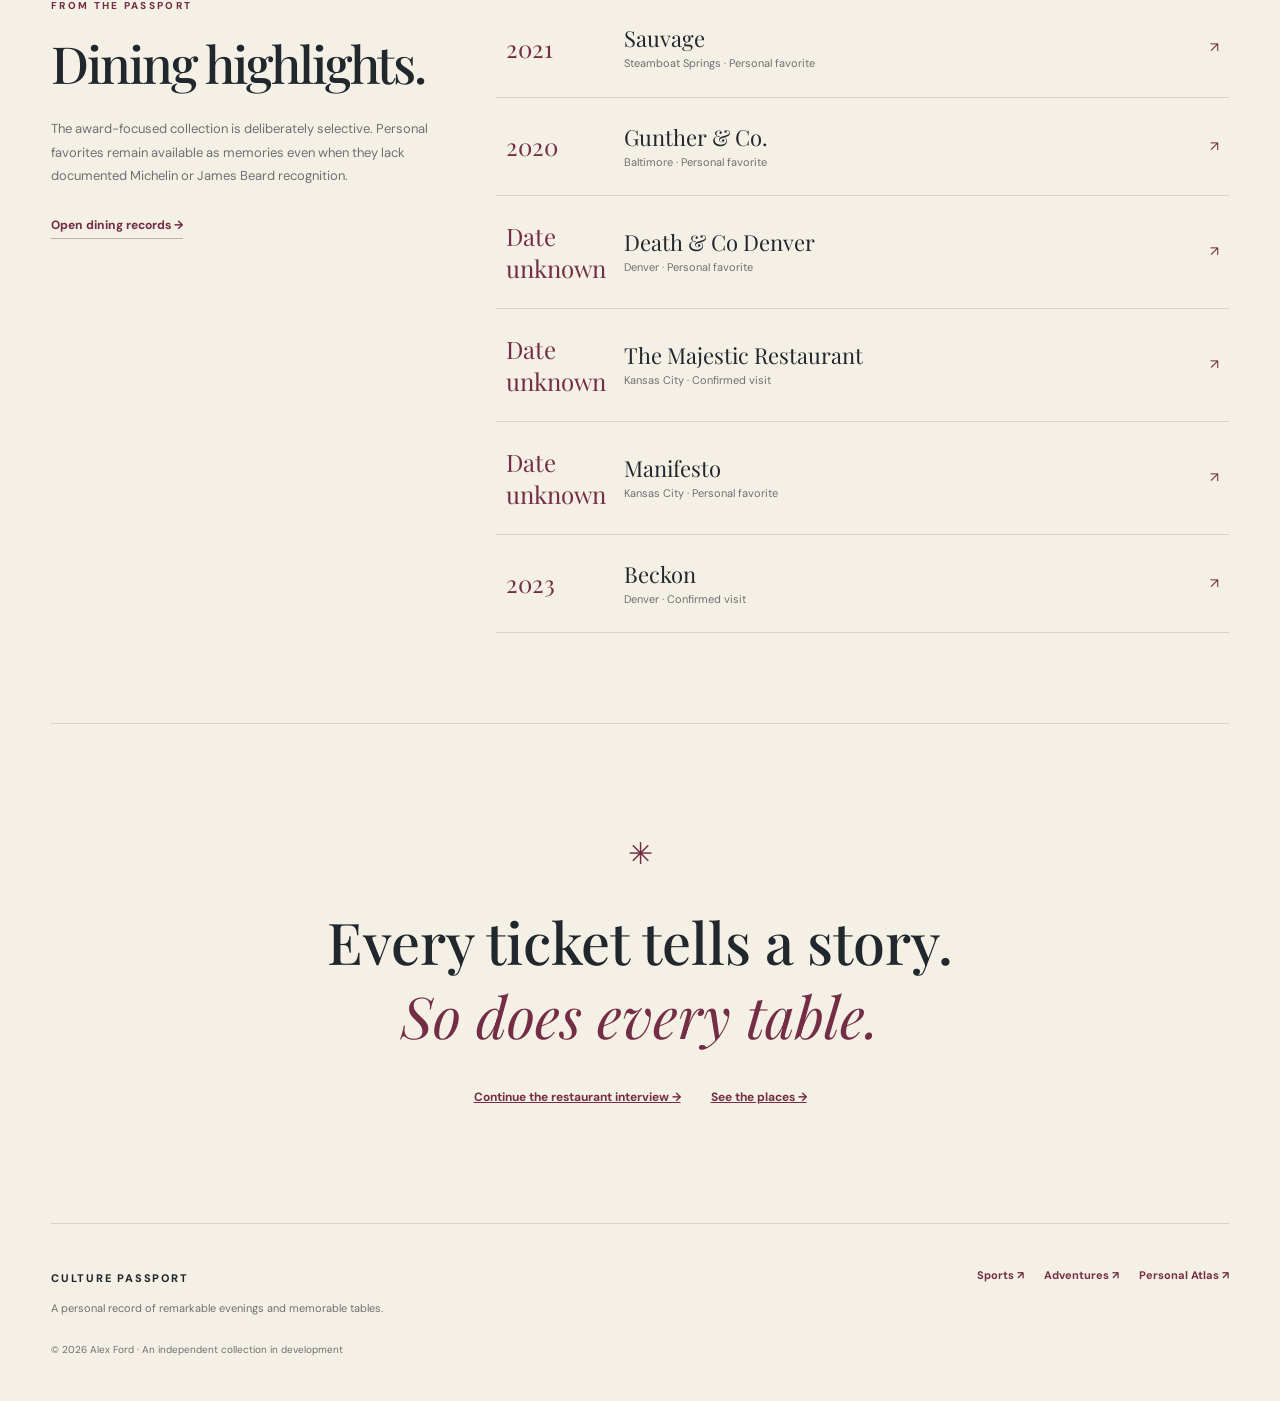
==== commit c8ba86e1: "Expose cocktail bars as fifth chapter and retain curated favorites without award claims" ====
--- a/culture/index.html
+++ b/culture/index.html
@@ -28,17 +28,18 @@
 </section>
 <section class="metrics" aria-label="Archive metrics">
 <div><strong id="total-records">—</strong><span>Michelin / James Beard dining visits</span></div>
-<div><strong id="total-venues">—</strong><span>All dining memories retained</span></div>
+<div><strong id="total-venues">—</strong><span>Restaurants and bars recorded</span></div>
 <div><strong id="total-cities">—</strong><span>Cities visited</span></div>
 <div><strong id="total-starred">—</strong><span>Starred restaurants visited</span></div>
 </section>
 <section class="home-section" aria-labelledby="chapters-title">
- <div class="section-head"><div><p class="eyebrow">FOUR CHAPTERS / ONE COLLECTION</p><h2 id="chapters-title">Choose your experience.</h2></div><p>Dining, music, and the performing arts all have a place here.</p></div>
+ <div class="section-head"><div><p class="eyebrow">FIVE CHAPTERS / ONE COLLECTION</p><h2 id="chapters-title">Choose your experience.</h2></div><p>Restaurants, cocktail bars, music and the performing arts all have a place here.</p></div>
  <div class="chapter-grid" id="chapter-grid">
- <a class="chapter chapter-dining" href="./explore.html?type=dining"><span class="chapter-symbol">✳</span><span class="chapter-number">01 / DINING</span><h3>Restaurants</h3><p>The award-focused collection: Michelin Guide and James Beard-recognized venues. Other memories are preserved separately.</p><span class="chapter-bottom"><b id="dining-count">— recorded</b><span>Explore ↗</span></span></a>
- <a class="chapter chapter-concert" href="./explore.html?type=concert"><span class="chapter-symbol">♫</span><span class="chapter-number">02 / MUSIC</span><h3>Concerts</h3><p>Artists, venues, tours, setlists and unforgettable performances.</p><span class="chapter-bottom"><b id="concert-count">Building the archive</b><span>Explore ↗</span></span></a>
- <a class="chapter chapter-opera" href="./explore.html?type=opera"><span class="chapter-symbol">◈</span><span class="chapter-number">03 / OPERA</span><h3>Opera</h3><p>Works, productions, companies and the great voices on stage.</p><span class="chapter-bottom"><b id="opera-count">Building the archive</b><span>Explore ↗</span></span></a>
- <a class="chapter chapter-theater" href="./explore.html?type=theater"><span class="chapter-symbol">✦</span><span class="chapter-number">04 / STAGE</span><h3>Theater & plays</h3><p>From small stages to celebrated productions and touring shows.</p><span class="chapter-bottom"><b id="theater-count">Building the archive</b><span>Explore ↗</span></span></a>
+ <a class="chapter chapter-dining" href="./explore.html?type=dining"><span class="chapter-symbol">✳</span><span class="chapter-number">01 / DINING</span><h3>Restaurants</h3><p>Michelin and James Beard venues, plus personal favorites you chose to keep.</p><span class="chapter-bottom"><b id="dining-count">— recorded</b><span>Explore ↗</span></span></a>
+ <a class="chapter chapter-bar" href="./explore.html?type=bar"><span class="chapter-symbol">◒</span><span class="chapter-number">02 / COCKTAILS</span><h3>Cocktail Bars</h3><p>Speakeasies, remarkable drinks, James Beard beverage awards and personal discoveries.</p><span class="chapter-bottom"><b id="bar-count">— recorded</b><span>Explore ↗</span></span></a>
+ <a class="chapter chapter-concert" href="./explore.html?type=concert"><span class="chapter-symbol">♫</span><span class="chapter-number">03 / MUSIC</span><h3>Concerts</h3><p>Artists, venues, tours, setlists and unforgettable performances.</p><span class="chapter-bottom"><b id="concert-count">Building the archive</b><span>Explore ↗</span></span></a>
+ <a class="chapter chapter-opera" href="./explore.html?type=opera"><span class="chapter-symbol">◈</span><span class="chapter-number">04 / OPERA</span><h3>Opera</h3><p>Works, productions, companies and the great voices on stage.</p><span class="chapter-bottom"><b id="opera-count">Building the archive</b><span>Explore ↗</span></span></a>
+ <a class="chapter chapter-theater" href="./explore.html?type=theater"><span class="chapter-symbol">✦</span><span class="chapter-number">05 / STAGE</span><h3>Theater & plays</h3><p>From small stages to celebrated productions and touring shows.</p><span class="chapter-bottom"><b id="theater-count">Building the archive</b><span>Explore ↗</span></span></a>
  </div>
 </section>
 <section class="home-section split-section"><div><p class="eyebrow">FROM THE PASSPORT</p><h2>Dining highlights.</h2><p class="section-intro">The award-focused collection is deliberately selective. Personal favorites remain available as memories even when they lack documented Michelin or James Beard recognition.</p><a class="text-link" href="./explore.html?type=dining">Open dining records →</a></div><div class="featured-list" id="featured-records" aria-live="polite"><div class="empty">Loading confirmed memories…</div></div></section>
--- a/culture/assets/site.css
+++ b/culture/assets/site.css
@@ -16,3 +16,5 @@
 .interview-period{margin:0 0 24px;padding:11px 0;border-bottom:1px solid var(--line);color:var(--muted);font-size:11px;letter-spacing:.06em;font-weight:700}
 
 .memory-option{display:inline-flex;align-items:center;gap:9px;color:var(--muted);font-size:12px;margin:15px 0}.memory-option input{accent-color:var(--wine);width:17px;height:17px}.interview-screen{padding:12px 0 20px}.interview-screen .eyebrow{margin-bottom:12px}.qualifies{font-size:10px!important;letter-spacing:.08em;color:var(--wine)!important;font-weight:800;text-transform:uppercase}.qualifies.neutral{color:var(--muted)!important}.interview-screen .tabstrip{margin-bottom:10px}
+
+.chapter-grid{grid-template-columns:repeat(5,minmax(0,1fr))}.chapter-bar .chapter-symbol{color:#82577e}.chapter-bar .chapter-number{color:#82577e}@media(max-width:1100px){.chapter-grid{grid-template-columns:repeat(3,minmax(0,1fr))}}@media(max-width:720px){.chapter-grid{grid-template-columns:repeat(2,minmax(0,1fr))}}@media(max-width:450px){.chapter-grid{grid-template-columns:1fr}}
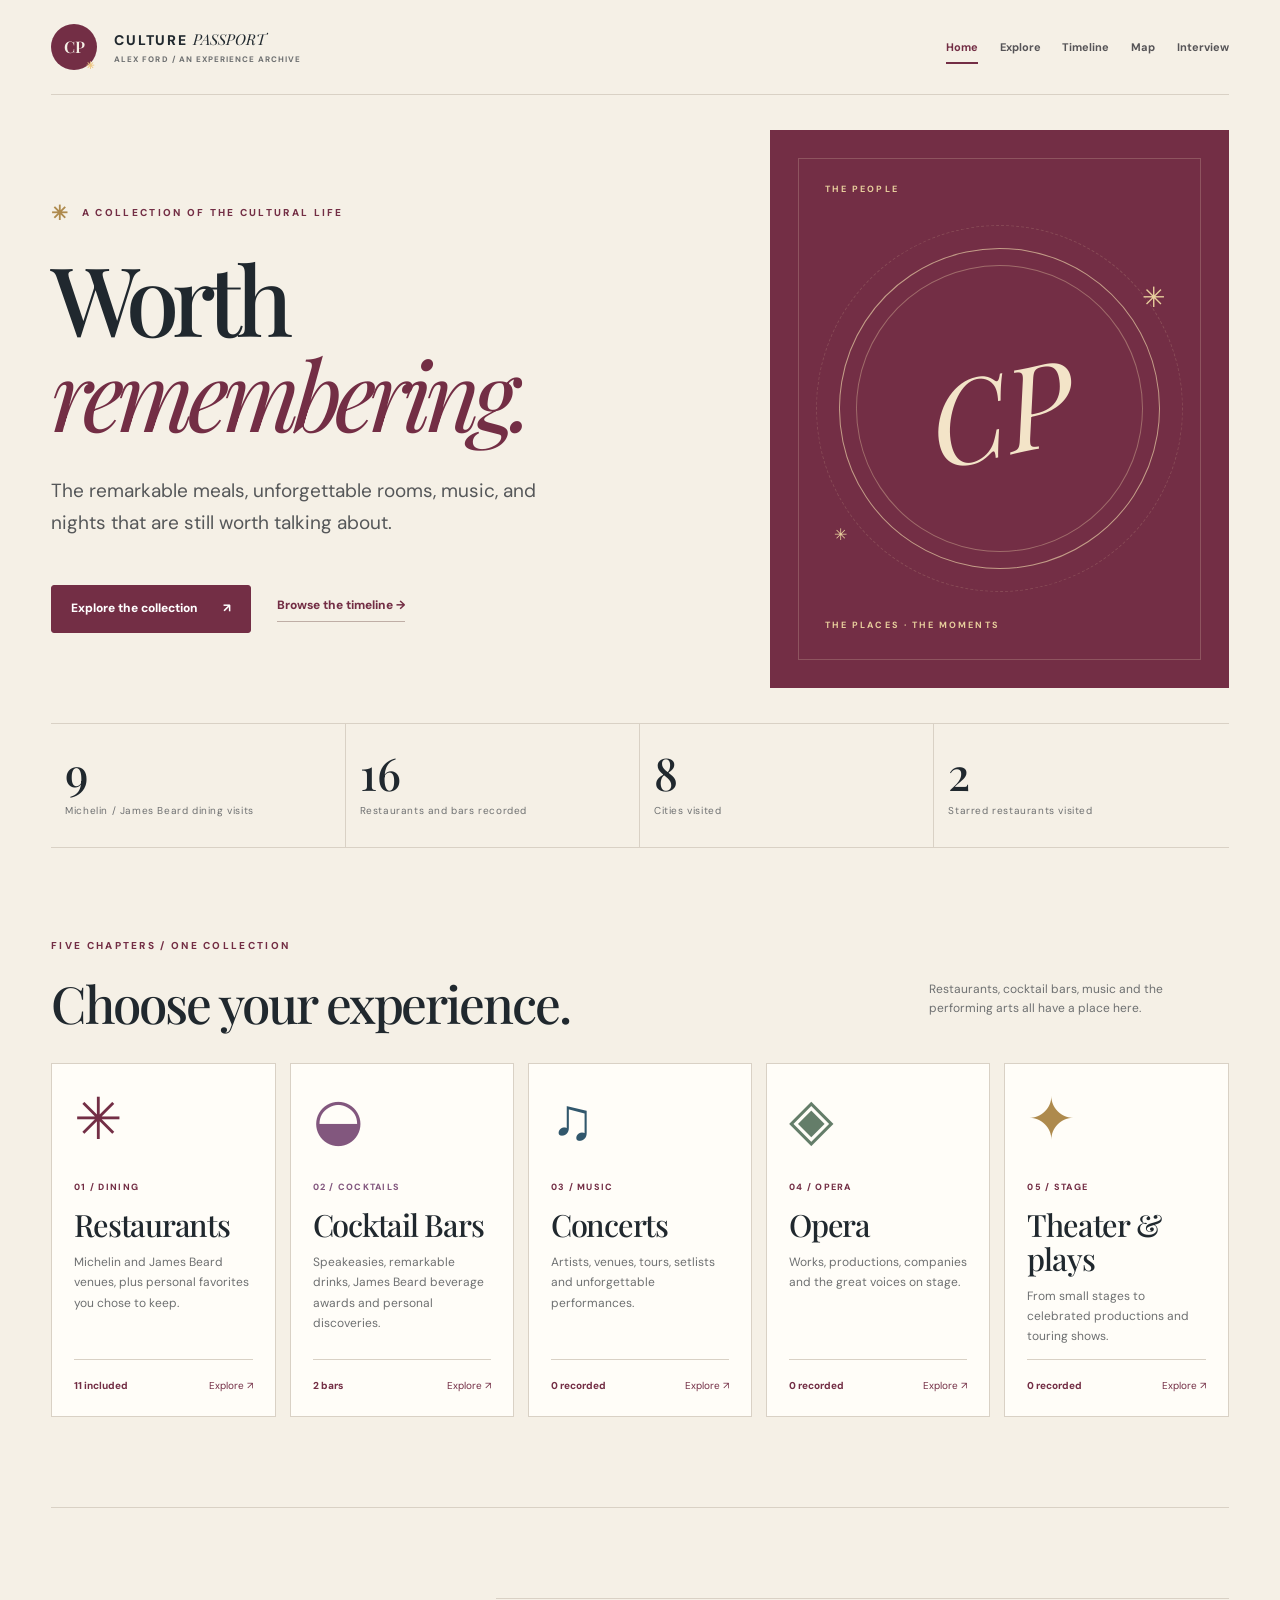
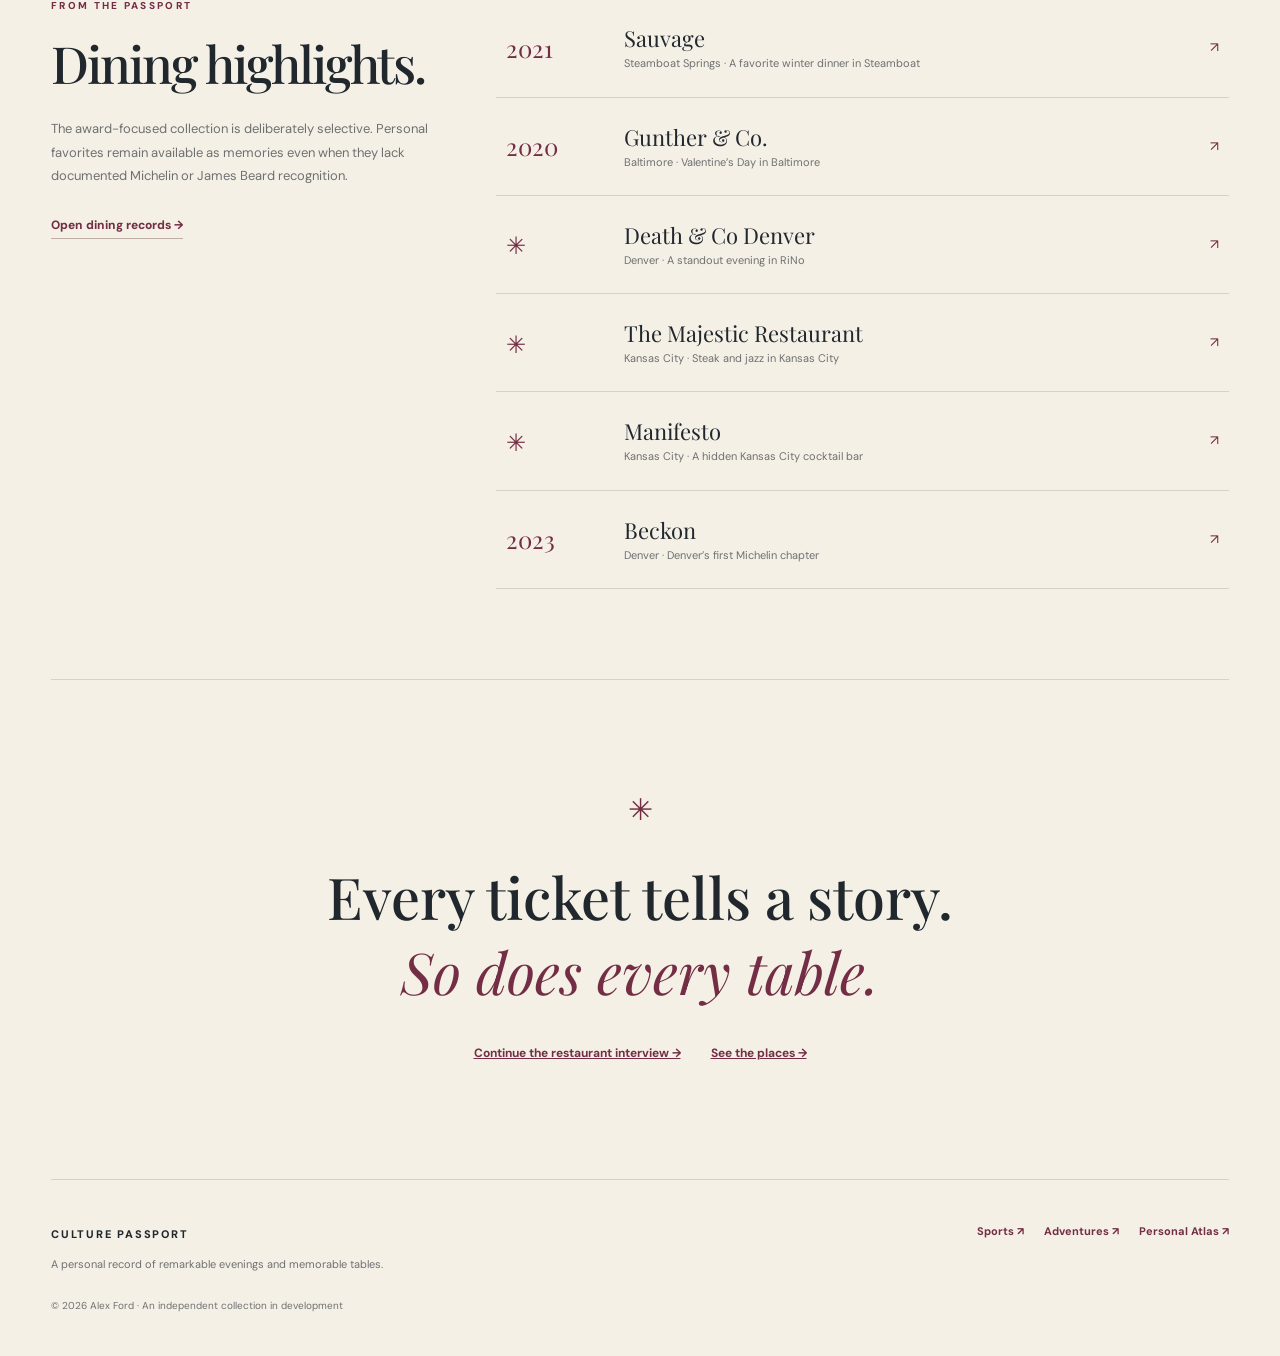
==== commit 759a0195: "Make Culture Passport narrative-first with gentle timeline and hidden provenance" ====
--- a/culture/index.html
+++ b/culture/index.html
@@ -21,7 +21,7 @@
 <div class="hero-copy">
  <p class="eyebrow"><span class="tiny-star">✳</span> A COLLECTION OF THE CULTURAL LIFE</p>
  <h1>Worth<br><em>remembering.</em></h1>
- <p class="lead">The tables, music, performances, and places that stay with me long after the evening ends.</p>
+ <p class="lead">The remarkable meals, unforgettable rooms, music, and nights that are still worth talking about.</p>
  <div class="hero-links"><a class="button-main" href="./explore.html">Explore the collection <span aria-hidden="true">↗</span></a><a class="text-link" href="./timeline.html">Browse the timeline →</a></div>
 </div>
 <div class="hero-art" aria-hidden="true"><div class="hero-orbit"><span>CP</span></div><span class="art-label art-top">THE PEOPLE</span><span class="art-label art-bottom">THE PLACES · THE MOMENTS</span><i class="art-star star-one">✳</i><i class="art-star star-two">✳</i></div>
--- a/culture/assets/site.css
+++ b/culture/assets/site.css
@@ -18,3 +18,16 @@
 .memory-option{display:inline-flex;align-items:center;gap:9px;color:var(--muted);font-size:12px;margin:15px 0}.memory-option input{accent-color:var(--wine);width:17px;height:17px}.interview-screen{padding:12px 0 20px}.interview-screen .eyebrow{margin-bottom:12px}.qualifies{font-size:10px!important;letter-spacing:.08em;color:var(--wine)!important;font-weight:800;text-transform:uppercase}.qualifies.neutral{color:var(--muted)!important}.interview-screen .tabstrip{margin-bottom:10px}
 
 .chapter-grid{grid-template-columns:repeat(5,minmax(0,1fr))}.chapter-bar .chapter-symbol{color:#82577e}.chapter-bar .chapter-number{color:#82577e}@media(max-width:1100px){.chapter-grid{grid-template-columns:repeat(3,minmax(0,1fr))}}@media(max-width:720px){.chapter-grid{grid-template-columns:repeat(2,minmax(0,1fr))}}@media(max-width:450px){.chapter-grid{grid-template-columns:1fr}}
+
+/* Memory-first presentation: the experience, not the booking, has prominence. */
+.memory-period{font-size:12px;letter-spacing:.06em;text-transform:uppercase;color:var(--wine);font-weight:800;margin:9px 0 46px}
+.detail .memory-heading{font:400 clamp(28px,3.2vw,48px)/1.24 var(--serif);letter-spacing:-.03em;margin:38px 0 17px}
+.memory-quote{font:400 clamp(18px,2vw,25px)/1.65 var(--serif);color:#505155;max-width:780px;margin:0 0 37px}
+.memory-favorite{margin-top:12px}
+.memory-disclosure{font-size:12px;color:var(--muted);max-width:560px;margin-bottom:32px}
+.archive-details{margin-top:68px;border-top:1px solid var(--line);border-bottom:1px solid var(--line);padding:17px 0;color:var(--muted);font-size:12px}
+.archive-details summary{cursor:pointer;font-weight:700;color:var(--wine);font-size:12px}
+.archive-details-body{padding:18px 0 3px;max-width:680px;line-height:1.65;overflow-wrap:anywhere}
+.archive-details-body p{margin:0 0 12px}
+.archive-details-body strong{color:var(--ink)}
+.timeline-memory{color:var(--muted);font-size:12px;line-height:1.7;margin:4px 0 0;max-width:560px}
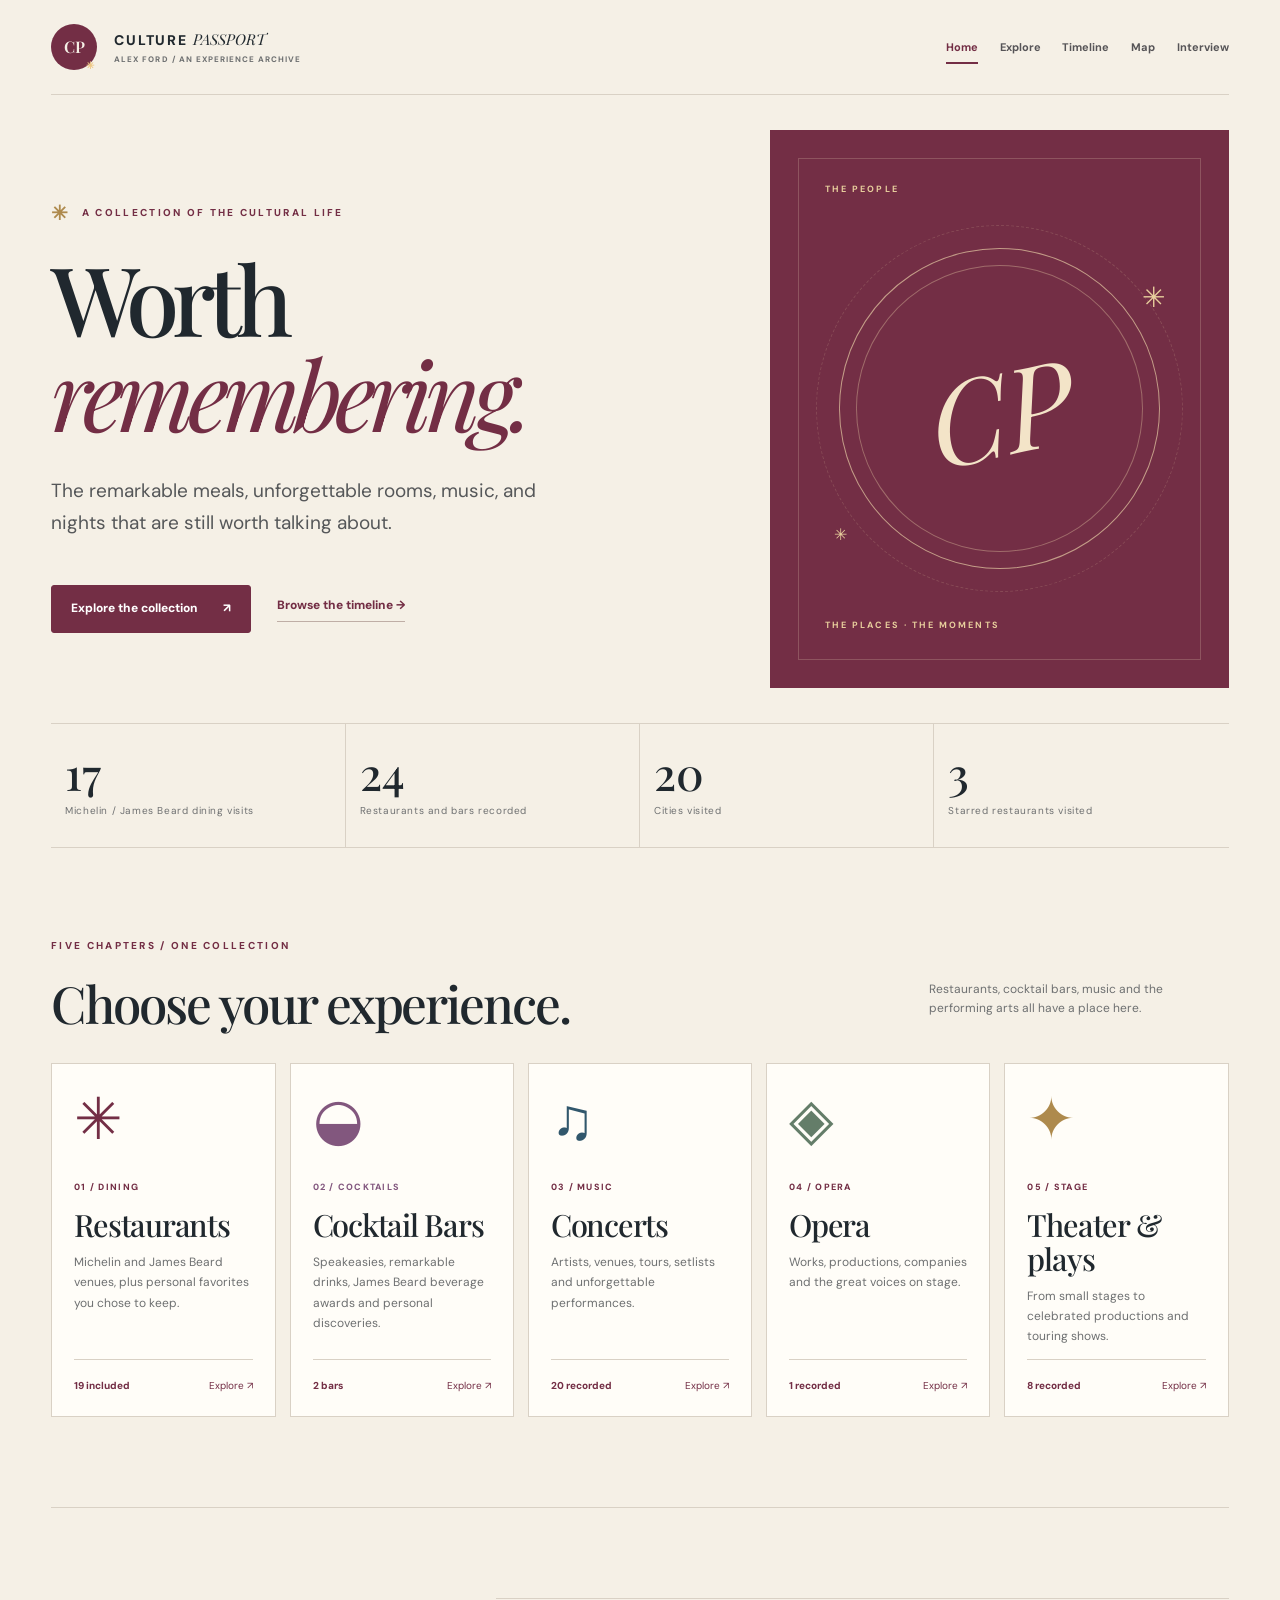
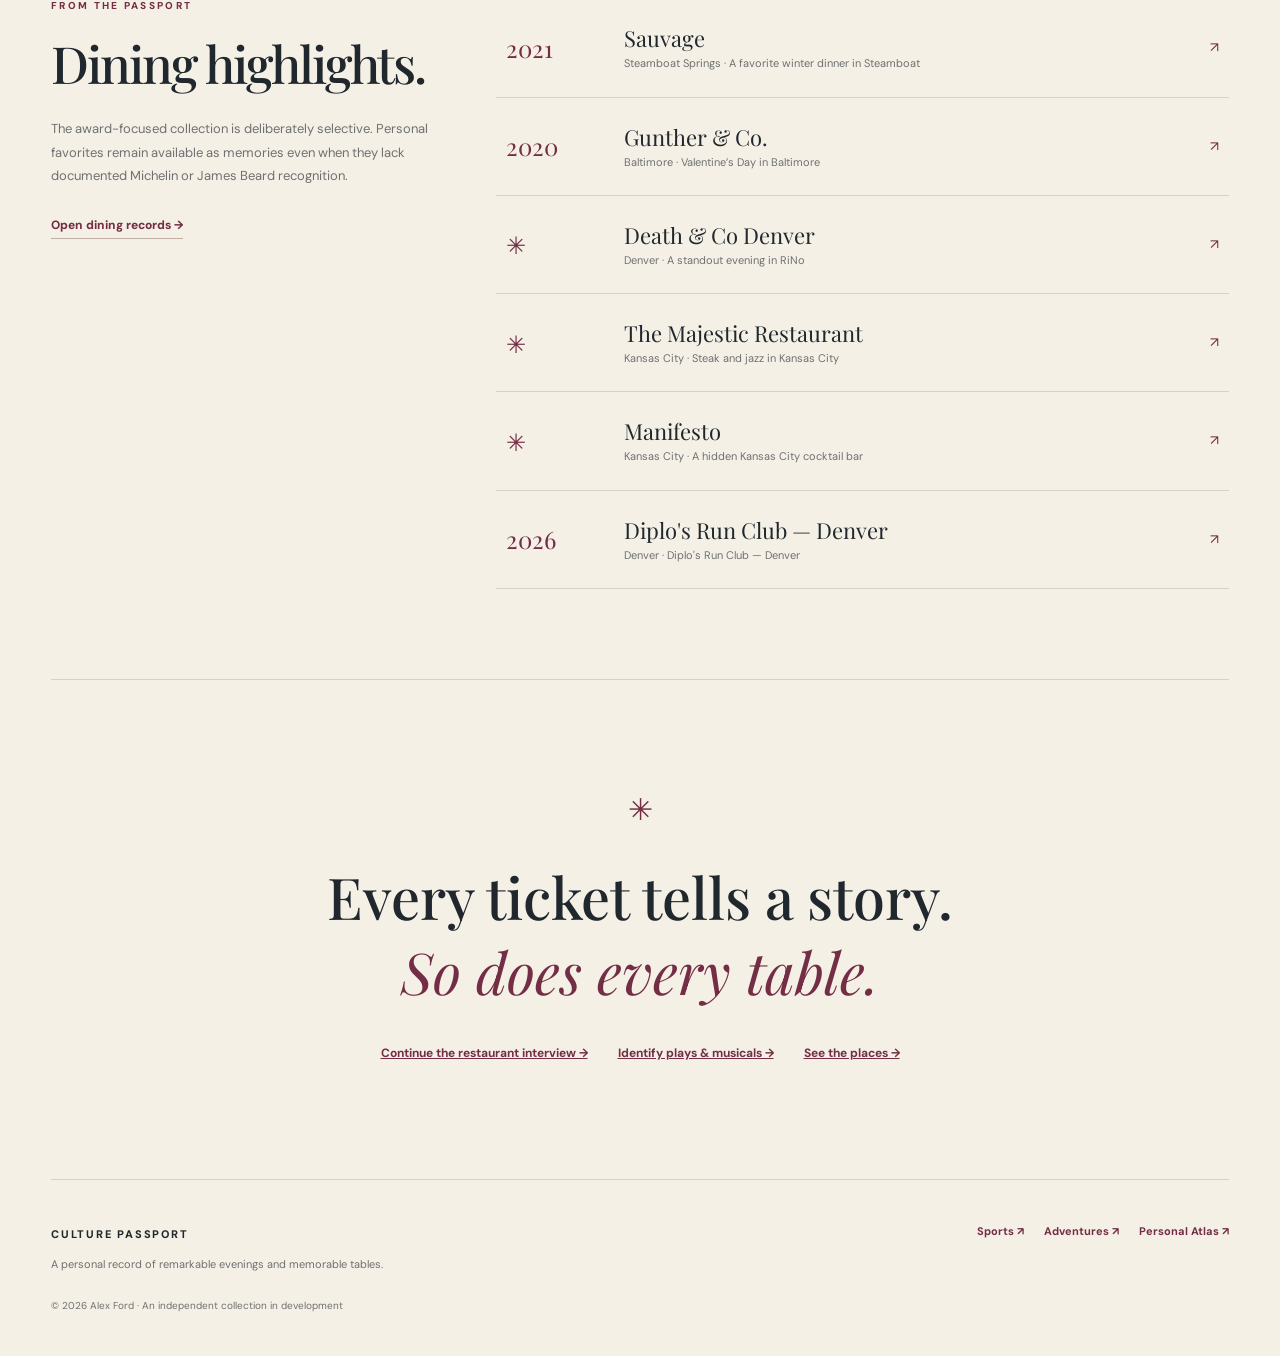
==== commit 2b951cb7: "Launch interactive theater memory interview and researched Denver show candidates" ====
--- a/culture/index.html
+++ b/culture/index.html
@@ -43,7 +43,7 @@
  </div>
 </section>
 <section class="home-section split-section"><div><p class="eyebrow">FROM THE PASSPORT</p><h2>Dining highlights.</h2><p class="section-intro">The award-focused collection is deliberately selective. Personal favorites remain available as memories even when they lack documented Michelin or James Beard recognition.</p><a class="text-link" href="./explore.html?type=dining">Open dining records →</a></div><div class="featured-list" id="featured-records" aria-live="polite"><div class="empty">Loading confirmed memories…</div></div></section>
-<section class="closing"><span>✳</span><blockquote>Every ticket tells a story.<br><em>So does every table.</em></blockquote><div><a href="./interview.html">Continue the restaurant interview →</a><a href="./map.html">See the places →</a></div></section>
+<section class="closing"><span>✳</span><blockquote>Every ticket tells a story.<br><em>So does every table.</em></blockquote><div><a href="./interview.html">Continue the restaurant interview →</a><a href="./performance-interview.html">Identify plays & musicals →</a><a href="./map.html">See the places →</a></div></section>
 </main><footer class="footer">
   <div><strong>CULTURE PASSPORT</strong><p>A personal record of remarkable evenings and memorable tables.</p></div>
   <div class="footer-links"><a href="https://sports.alexlford.com">Sports ↗</a><a href="https://adventures.alexlford.com">Adventures ↗</a><a href="https://alexlford.github.io/life-map/atlas.html">Personal Atlas ↗</a></div>
--- a/culture/assets/site.css
+++ b/culture/assets/site.css
@@ -31,3 +31,29 @@
 .archive-details-body p{margin:0 0 12px}
 .archive-details-body strong{color:var(--ink)}
 .timeline-memory{color:var(--muted);font-size:12px;line-height:1.7;margin:4px 0 0;max-width:560px}
+
+/* Stable, keyboard- and touch-friendly interview batching. */
+.interview-pagination{display:flex;align-items:center;justify-content:space-between;gap:12px;margin:24px 0 0;padding:18px 0;border-top:1px solid var(--line);border-bottom:1px solid var(--line)}
+.interview-pagination button{min-height:42px;border:1px solid var(--line);background:var(--cream);color:var(--wine);font-size:12px;font-weight:750;padding:10px 15px;cursor:pointer}
+.interview-pagination button:disabled{opacity:.35;cursor:not-allowed}
+.interview-pagination span{color:var(--muted);font-size:12px;text-align:center}
+.interview-save-status{color:var(--muted);font-size:12px;margin:3px 0 18px}
+.choices button{min-height:40px;cursor:pointer}
+.choices button:focus-visible,.interview-pagination button:focus-visible{outline:3px solid var(--wine);outline-offset:3px}
+@media(max-width:520px){.interview-pagination{flex-wrap:wrap}.interview-pagination span{order:-1;flex:1 0 100%}.interview-pagination button{flex:1}}
+
+/* Performance interview; selections retain layout, focus and scroll position. */
+.arts-interview-invite{display:flex;align-items:center;justify-content:space-between;gap:30px;margin:0 0 28px;padding:22px 24px;border:1px solid var(--line);background:var(--cream)}
+.arts-interview-invite h2{font-family:var(--serif);font-size:25px;margin:5px 0}.arts-interview-invite p:not(.eyebrow){font-size:13px;color:var(--muted);max-width:620px;margin:5px 0}
+.arts-interview-invite .text-link{flex-shrink:0}
+.performance-confirmed,.performance-screening,.performance-memory-notes{margin:40px 0}
+.performance-known-grid{display:grid;grid-template-columns:repeat(2,minmax(0,1fr));gap:10px}
+.performance-known-grid a{display:flex;flex-direction:column;gap:6px;padding:16px;border:1px solid var(--line);color:var(--ink);text-decoration:none;background:var(--cream)}
+.performance-known-grid a:hover{border-color:var(--wine)}.performance-known-grid strong{font-size:15px}.performance-known-grid span{color:var(--muted);font-size:12px}
+.performance-candidates{display:grid;grid-template-columns:repeat(2,minmax(0,1fr));gap:18px}.performance-candidates .interview-item{margin:0}
+.performance-lead-context{font-style:italic}.performance-progress{font-size:12px;color:var(--muted)}
+.performance-memory-notes{max-width:800px}.performance-memory-notes h2{font-family:var(--serif);font-size:30px}.performance-memory-notes p{color:var(--muted)}
+.performance-memory-notes label{display:block;font-size:12px;font-weight:bold;margin:16px 0 8px}
+.performance-memory-notes textarea{width:100%;box-sizing:border-box;padding:15px;border:1px solid var(--line);background:var(--cream);color:var(--ink);font:inherit}
+.performance-return{padding:12px 0 50px}
+@media(max-width:730px){.arts-interview-invite{display:block}.arts-interview-invite .text-link{display:inline-block;margin-top:18px}.performance-known-grid,.performance-candidates{grid-template-columns:1fr}}
